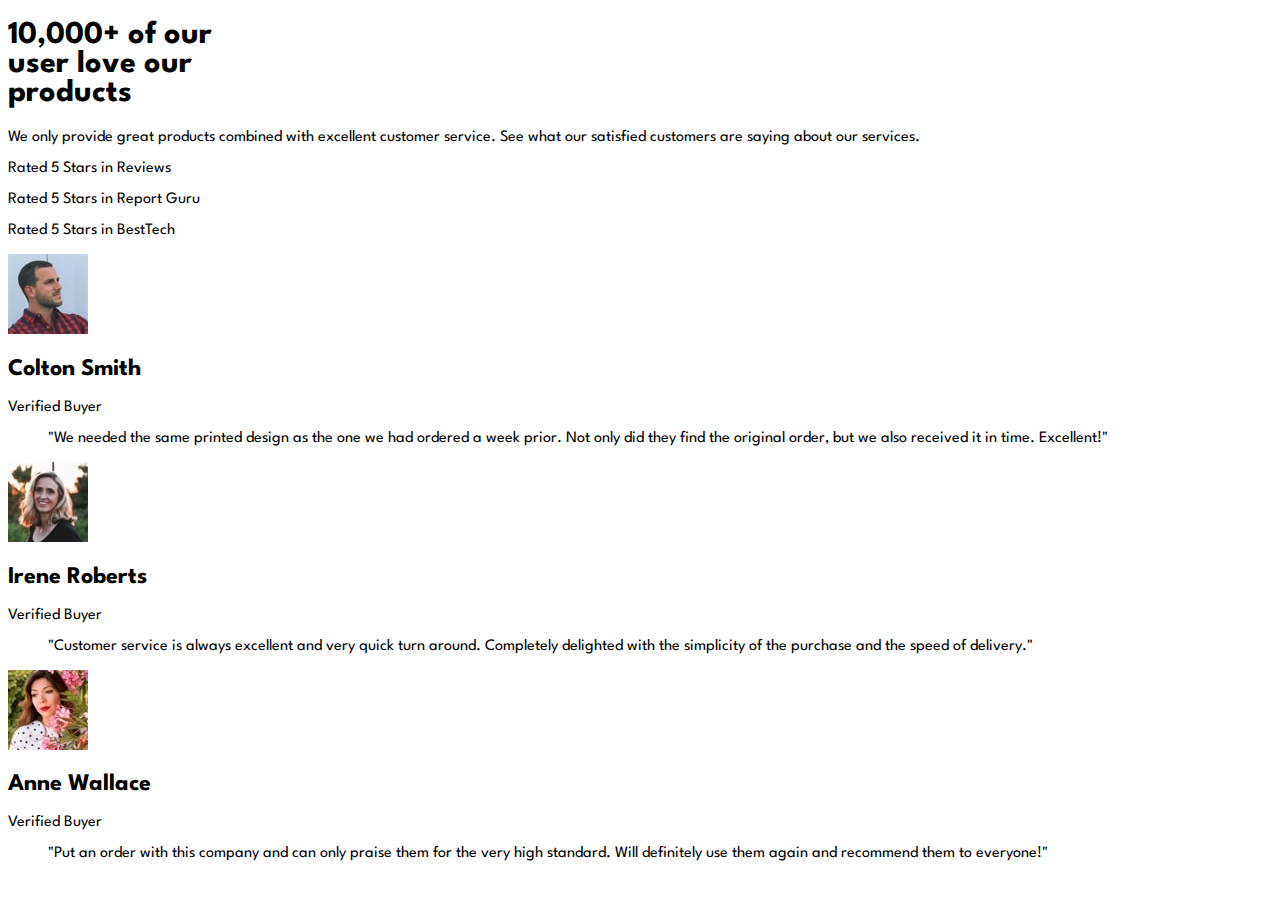
==== dia_2/index.html @ 907ada16 "Agregando HTML dia_2" ====
<!DOCTYPE html>
<html lang="en">
  <head>
    <meta charset="UTF-8" />
    <meta http-equiv="X-UA-Compatible" content="IE=edge" />
    <meta name="viewport" content="width=device-width, initial-scale=1.0" />
    <link rel="preconnect" href="https://fonts.gstatic.com" />
    <link
      href="https://fonts.googleapis.com/css2?family=Spartan:wght@400;500;700&display=swap"
      rel="stylesheet"
    />
    <title>Social Proof Section Master</title>
    <link rel="stylesheet" href="/dia_2/css/styles.css" />
  </head>
  <body>
    <header class="header">
      <h1 class="header__title">
        10,000+ of our <br />
        user love our <br />
        products
      </h1>
      <p class="header__subtitle">
        We only provide great products combined with excellent customer service.
        See what our satisfied customers are saying about our services.
      </p>
    </header>
    <section class="rates">
      <article class="rated">
        <span class="rated__star"></span>
        <p class="rated__text">Rated 5 Stars in Reviews</p>
      </article>
      <article class="rated">
        <span class="rated__star"></span>
        <p class="rated__text">Rated 5 Stars in Report Guru</p>
      </article>
      <article class="rated">
        <span class="rated__star"></span>
        <p class="rated__text">Rated 5 Stars in BestTech</p>
      </article>
    </section>
    <section class="testimonials">
      <article class="testimonial">
        <header class="testimonial__header">
          <img src="/dia_2/assets/images/colton.jpg" alt="" />
          <h2 class="testimonial__title">Colton Smith</h2>
          <p class="testimonial__subtitle">Verified Buyer</p>
          <div class="testimonial__body">
            <blockquote class="testimonial__text">
              "We needed the same printed design as the one we had ordered a
              week prior. Not only did they find the original order, but we also
              received it in time. Excellent!"
            </blockquote>
          </div>
        </header>
      </article>
      <article class="testimonial">
        <header class="testimonial__header">
          <img src="/dia_2/assets/images/irene.jpg" alt="" />
          <h2 class="testimonial__title">Irene Roberts</h2>
          <p class="testimonial__subtitle">Verified Buyer</p>
          <div class="testimonial__body">
            <blockquote class="testimonial__text">
              "Customer service is always excellent and very quick turn around.
              Completely delighted with the simplicity of the purchase and the
              speed of delivery."
            </blockquote>
          </div>
        </header>
      </article>
      <article class="testimonial">
        <header class="testimonial__header">
          <img src="/dia_2/assets/images/anne.jpg" alt="" />
          <h2 class="testimonial__title">Anne Wallace</h2>
          <p class="testimonial__subtitle">Verified Buyer</p>
          <div class="testimonial__body">
            <blockquote class="testimonial__text">
              "Put an order with this company and can only praise them for the
              very high standard. Will definitely use them again and recommend
              them to everyone!"
            </blockquote>
          </div>
        </header>
      </article>
    </section>
  </body>
</html>
---- dia_2/css/styles.css ----
:root {
  --dark-magenta: hsl(300, 43%, 22%);
  --soft-magenta: hsl(333, 80%, 67%);
}
body {
  font-family: Spartan, sans-serif;
}
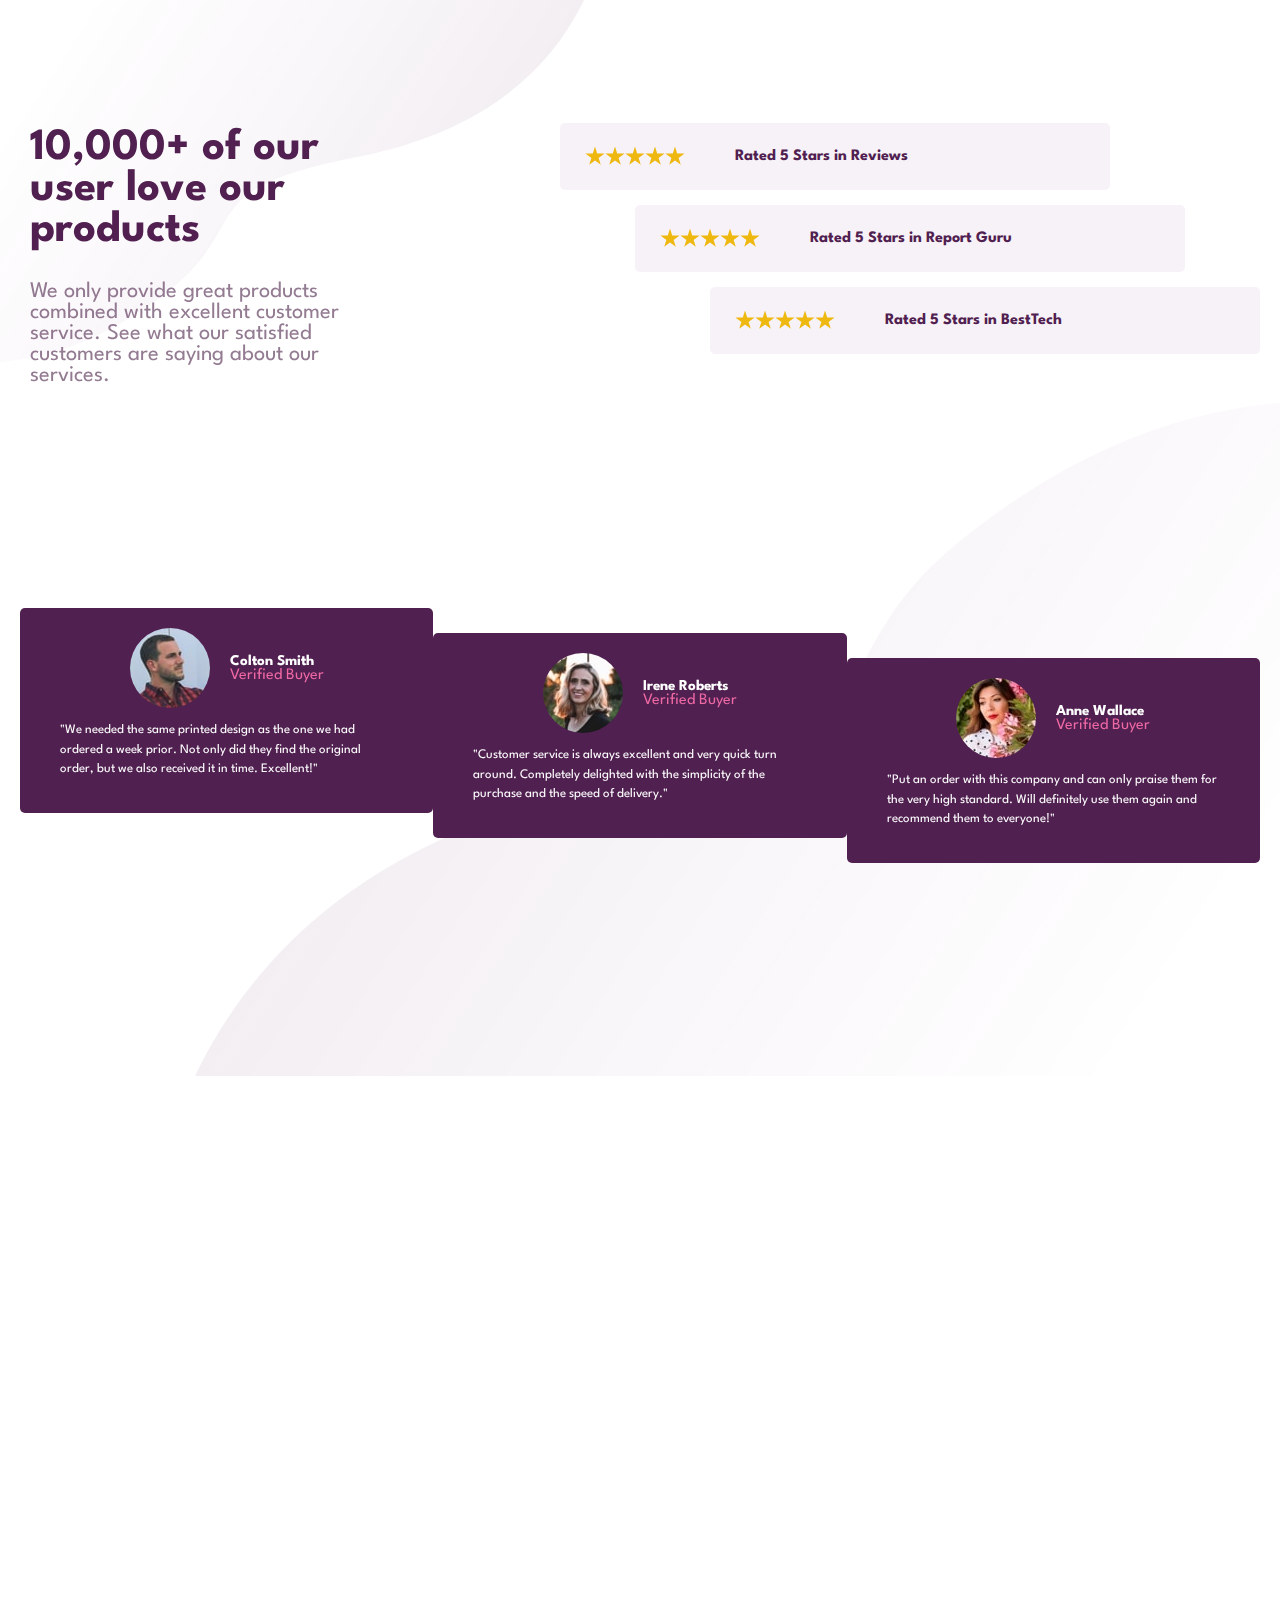
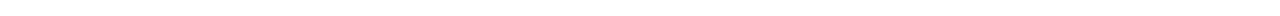
==== commit fb778806: "Agregando version desktop" ====
--- a/dia_2/index.html
+++ b/dia_2/index.html
@@ -27,13 +27,25 @@
     <section class="rates">
       <article class="rated">
         <span class="rated__star"></span>
+        <span class="rated__star"></span>
+        <span class="rated__star"></span>
+        <span class="rated__star"></span>
+        <span class="rated__star"></span>
         <p class="rated__text">Rated 5 Stars in Reviews</p>
       </article>
       <article class="rated">
         <span class="rated__star"></span>
+        <span class="rated__star"></span>
+        <span class="rated__star"></span>
+        <span class="rated__star"></span>
+        <span class="rated__star"></span>
         <p class="rated__text">Rated 5 Stars in Report Guru</p>
       </article>
       <article class="rated">
+        <span class="rated__star"></span>
+        <span class="rated__star"></span>
+        <span class="rated__star"></span>
+        <span class="rated__star"></span>
         <span class="rated__star"></span>
         <p class="rated__text">Rated 5 Stars in BestTech</p>
       </article>
@@ -41,45 +53,57 @@
     <section class="testimonials">
       <article class="testimonial">
         <header class="testimonial__header">
-          <img src="/dia_2/assets/images/colton.jpg" alt="" />
-          <h2 class="testimonial__title">Colton Smith</h2>
-          <p class="testimonial__subtitle">Verified Buyer</p>
-          <div class="testimonial__body">
-            <blockquote class="testimonial__text">
-              "We needed the same printed design as the one we had ordered a
-              week prior. Not only did they find the original order, but we also
-              received it in time. Excellent!"
-            </blockquote>
+          <img
+            class="testimonial__image"
+            src="/dia_2/assets/images/colton.jpg"
+            alt=""
+          />
+          <div class="testimonial__autor">
+            <h2 class="testimonial__title">Colton Smith</h2>
+            <p class="testimonial__subtitle">Verified Buyer</p>
           </div>
         </header>
+        <blockquote class="testimonial__text">
+          "We needed the same printed design as the one we had ordered a week
+          prior. Not only did they find the original order, but we also received
+          it in time. Excellent!"
+        </blockquote>
       </article>
       <article class="testimonial">
         <header class="testimonial__header">
-          <img src="/dia_2/assets/images/irene.jpg" alt="" />
-          <h2 class="testimonial__title">Irene Roberts</h2>
-          <p class="testimonial__subtitle">Verified Buyer</p>
-          <div class="testimonial__body">
-            <blockquote class="testimonial__text">
-              "Customer service is always excellent and very quick turn around.
-              Completely delighted with the simplicity of the purchase and the
-              speed of delivery."
-            </blockquote>
+          <img
+            class="testimonial__image"
+            src="/dia_2/assets/images/irene.jpg"
+            alt=""
+          />
+          <div class="testimonial__autor">
+            <h2 class="testimonial__title">Irene Roberts</h2>
+            <p class="testimonial__subtitle">Verified Buyer</p>
           </div>
         </header>
+        <blockquote class="testimonial__text">
+          "Customer service is always excellent and very quick turn around.
+          Completely delighted with the simplicity of the purchase and the speed
+          of delivery."
+        </blockquote>
       </article>
       <article class="testimonial">
         <header class="testimonial__header">
-          <img src="/dia_2/assets/images/anne.jpg" alt="" />
-          <h2 class="testimonial__title">Anne Wallace</h2>
-          <p class="testimonial__subtitle">Verified Buyer</p>
-          <div class="testimonial__body">
-            <blockquote class="testimonial__text">
-              "Put an order with this company and can only praise them for the
-              very high standard. Will definitely use them again and recommend
-              them to everyone!"
-            </blockquote>
+          <img
+            class="testimonial__image"
+            src="/dia_2/assets/images/anne.jpg"
+            alt=""
+          />
+          <div class="testimonial__autor">
+            <h2 class="testimonial__title">Anne Wallace</h2>
+            <p class="testimonial__subtitle">Verified Buyer</p>
           </div>
         </header>
+        <blockquote class="testimonial__text">
+          "Put an order with this company and can only praise them for the very
+          high standard. Will definitely use them again and recommend them to
+          everyone!"
+        </blockquote>
       </article>
     </section>
   </body>
--- a/dia_2/css/styles.css
+++ b/dia_2/css/styles.css
@@ -1,7 +1,214 @@
 :root {
   --dark-magenta: hsl(300, 43%, 22%);
   --soft-magenta: hsl(333, 80%, 67%);
-}
+  --soft-text-magenta: hsl(303, 10%, 53%);
+  --light-pink: hsl(300, 24%, 96%);
+}
+
+html::before,
+html::after {
+  position: absolute;
+  opacity: 0.3;
+}
+
+html::before {
+  content: url(/dia_2/assets/images/bg-pattern-top-mobile.svg);
+}
+
+@media screen and (min-width: 768px) {
+  html::before {
+    content: url(/dia_2/assets/images/bg-pattern-top-desktop.svg);
+  }
+}
+
+html::after {
+  content: url(/dia_2/assets/images/bg-pattern-bottom-mobile.svg);
+  position: fixed;
+  bottom: -20%;
+  right: 0;
+  z-index: -1;
+}
+
+@media screen and (min-width: 768px) {
+  html::after {
+    content: url(/dia_2/assets/images/bg-pattern-bottom-desktop.svg);
+  }
+}
+
 body {
   font-family: Spartan, sans-serif;
-}
+  padding: 0 20px;
+  background-color: #fff;
+}
+
+@media screen and (min-width: 768px) {
+  body {
+    max-width: 1440px;
+    margin-left: auto;
+    margin-right: auto;
+    display: grid;
+    justify-items: end;
+    grid-template-columns: repeat(3, 1fr);
+    grid-template-rows: repeat(2, 800px);
+  }
+}
+
+.header {
+  text-align: center;
+  padding: 90px 10px 30px;
+}
+
+@media screen and (min-width: 768px) {
+  .header {
+    text-align: left;
+    font-size: 1.4rem;
+    font-weight: 700;
+    grid-column: 1/2;
+  }
+}
+
+.header__title {
+  color: var(--dark-magenta);
+  font-weight: 700;
+}
+
+.header__subtitle {
+  color: var(--soft-text-magenta);
+  font-weight: 400;
+}
+
+.rates {
+  text-align: center;
+  margin-bottom: 40px;
+}
+
+@media screen and (min-width: 768px) {
+  .rates {
+    margin-bottom: 0;
+    margin-top: 100px;
+    grid-column: 3/4;
+  }
+}
+
+.rated {
+  background-color: var(--light-pink);
+  margin: 15px 0;
+  padding: 10px 25px;
+  border-radius: 5px;
+  color: var(--dark-magenta);
+  font-weight: 700;
+}
+
+@media screen and (min-width: 768px) {
+  .rated {
+    display: flex;
+    align-items: center;
+    justify-content: start;
+    width: 500px;
+    position: relative;
+  }
+
+  .rated:first-child {
+    left: -150px;
+  }
+  .rated:nth-child(2) {
+    left: -75px;
+  }
+}
+
+.rated__star {
+  background-color: #efb810;
+  width: 20px;
+  height: 20px;
+  display: inline-block;
+  margin-right: 10px;
+  clip-path: polygon(
+    50% 0%,
+    61% 35%,
+    98% 35%,
+    68% 57%,
+    79% 91%,
+    50% 70%,
+    21% 91%,
+    32% 57%,
+    2% 35%,
+    39% 35%
+  );
+}
+
+@media screen and (min-width: 768px) {
+  .rated__star {
+    margin-right: 0px;
+  }
+  .rated__star:last-of-type {
+    margin-right: 50px;
+  }
+}
+
+@media screen and (min-width: 768px) {
+  .testimonials {
+    width: 100%;
+    display: flex;
+    align-items: start;
+    justify-content: space-between;
+    grid-column: 1/4;
+    grid-row: 2;
+  }
+}
+
+.testimonial {
+  background-color: var(--dark-magenta);
+  border-radius: 5px;
+  padding: 20px 0;
+  margin-bottom: 15px;
+}
+
+@media screen and (min-width: 768px) {
+  .testimonial {
+    margin-bottom: 0;
+    margin-top: -200px;
+    width: 400%;
+    position: relative;
+  }
+  .testimonial:nth-child(2) {
+    top: 25px;
+  }
+  .testimonial:last-child {
+    top: 50px;
+  }
+}
+
+.testimonial__header {
+  display: flex;
+  align-items: center;
+  justify-content: center;
+}
+
+.testimonial__autor {
+  margin-left: 20px;
+}
+
+.testimonial__title {
+  font-size: 15px;
+  color: #fff;
+  margin: 0;
+}
+
+.testimonial__subtitle {
+  color: var(--soft-magenta);
+  margin: 0;
+  font-weight: 400;
+}
+
+.testimonial__image {
+  display: block;
+  border-radius: 50%;
+  max-width: 25%;
+}
+
+.testimonial__text {
+  color: #fff;
+  font-size: 13px;
+  font-weight: 400;
+  line-height: 1.5;
+}
